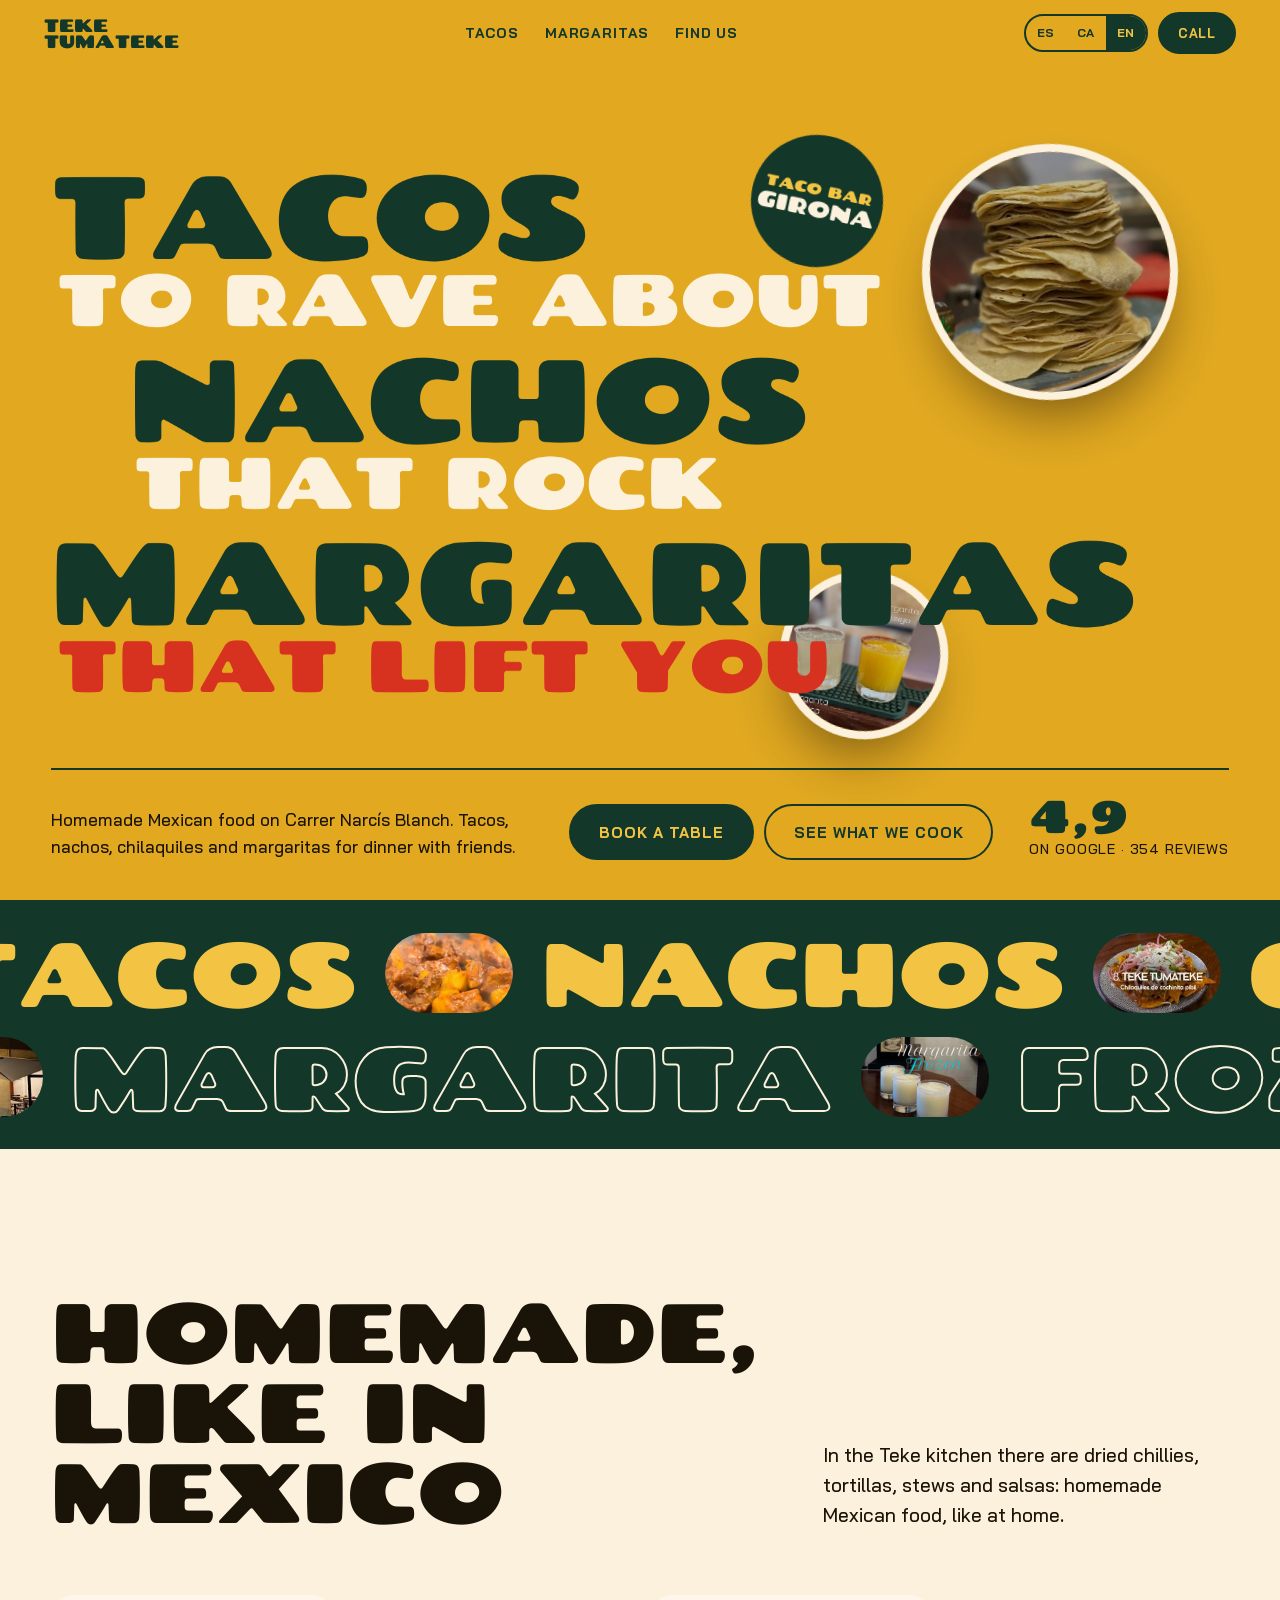
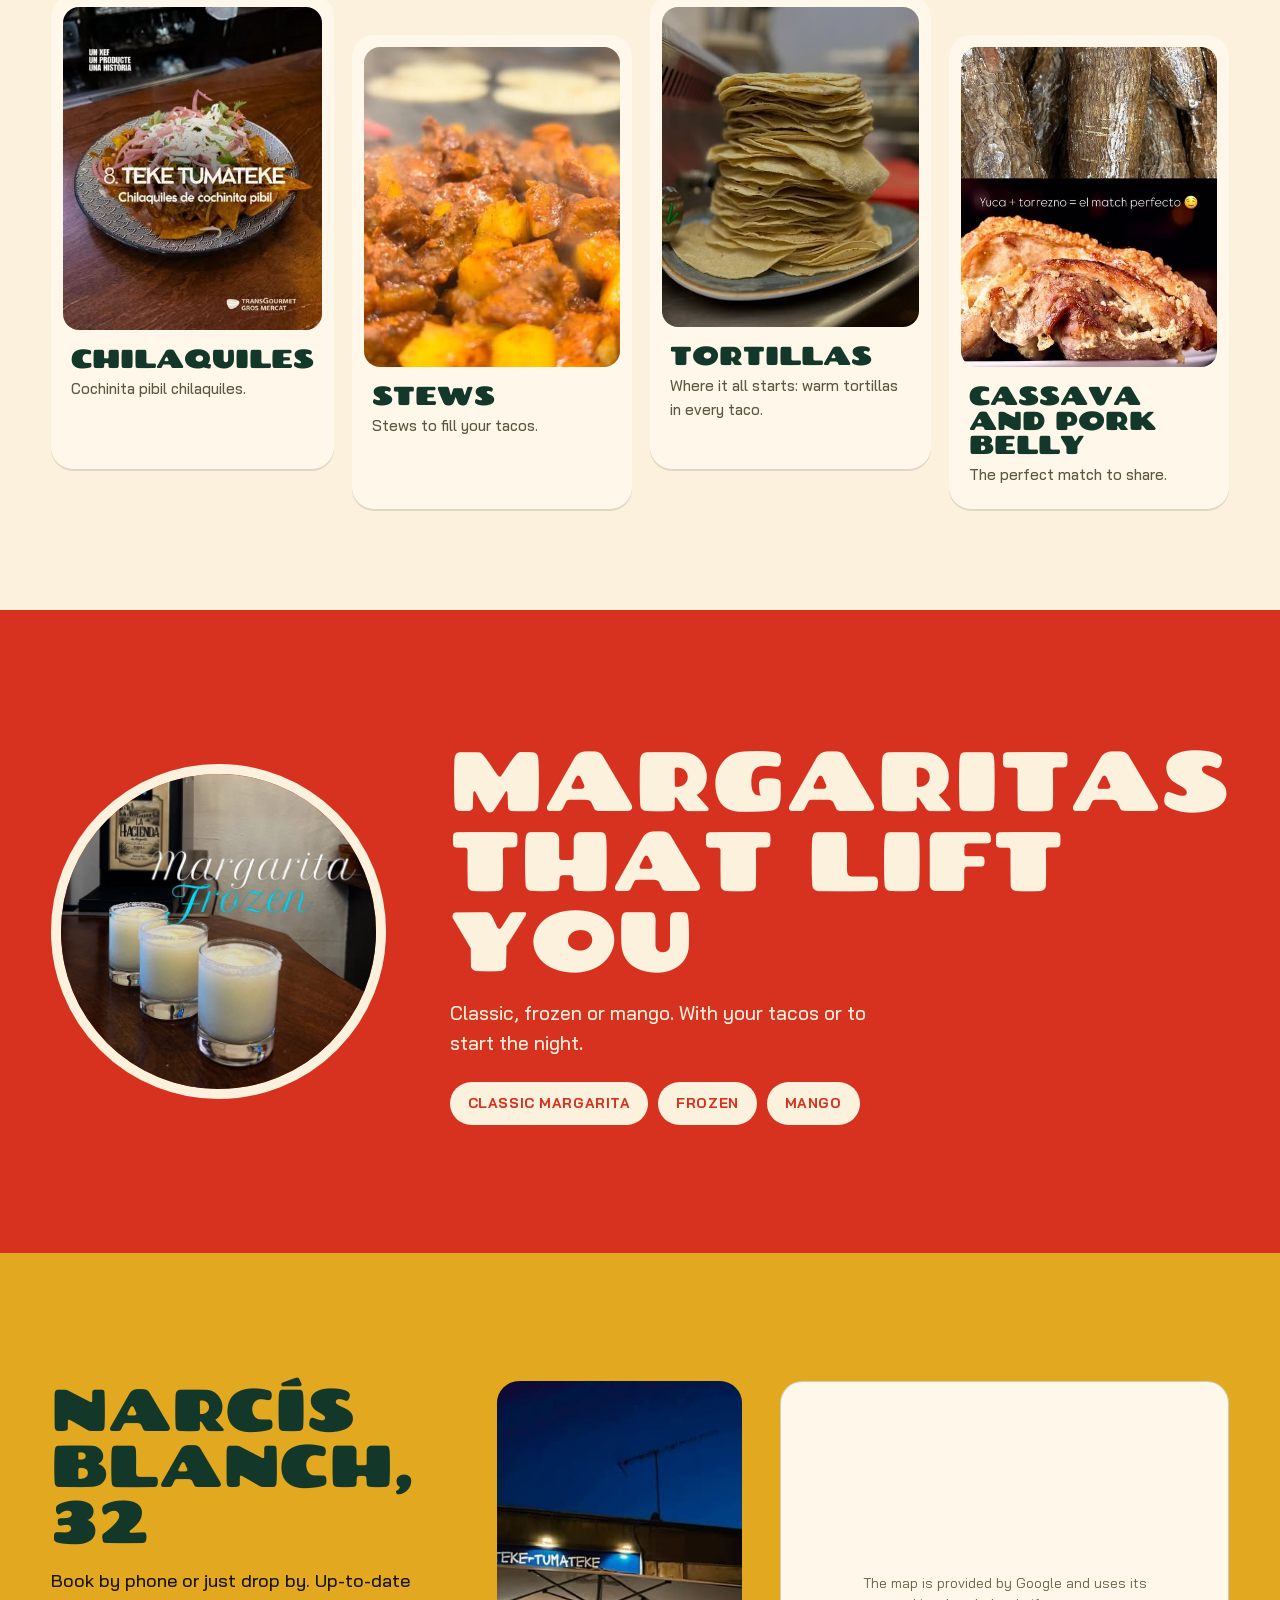
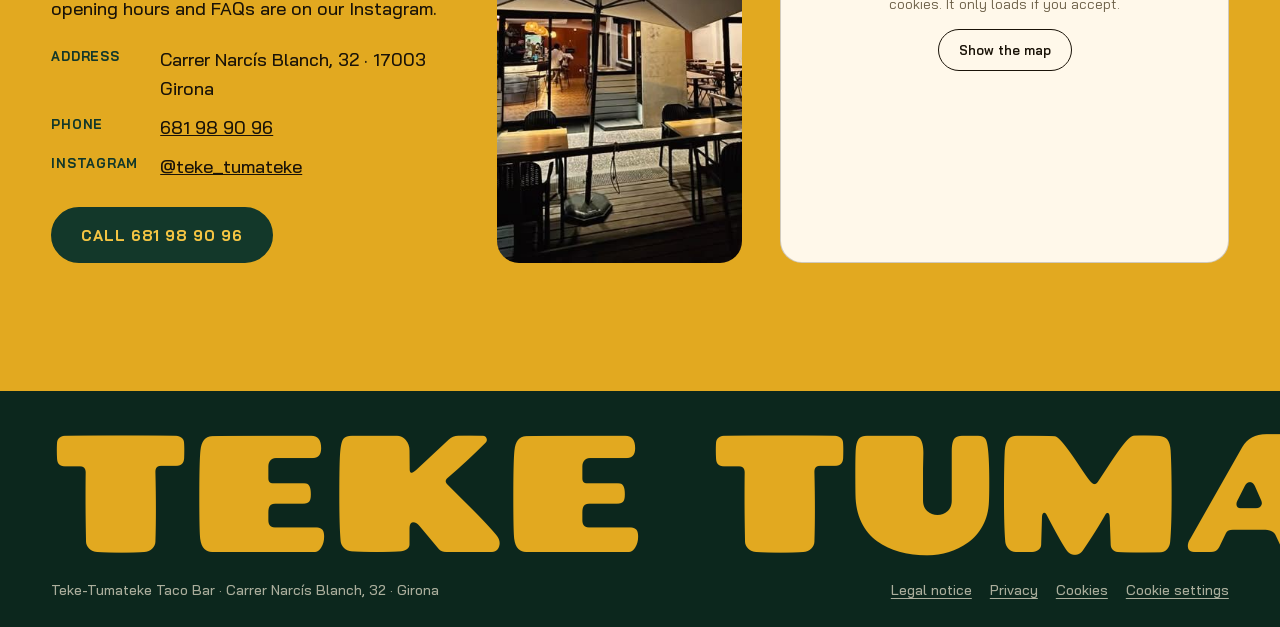
==== index.html @ cc8a1bbb "Web teke-tumateke-girona Co-Authored-By: Claude Opus 5.5 <noreply@anthropic.com>" ====
<!doctype html>
<html lang="es">
<head>
<meta charset="utf-8">
<meta name="viewport" content="width=device-width, initial-scale=1, viewport-fit=cover">
<title>Teke-Tumateke Taco Bar · Tacos, nachos y margaritas en Girona</title>
<meta name="description" content="Teke-Tumateke Taco Bar, Carrer Narcís Blanch 32, Girona. Comida mexicana casera: tacos, nachos, chilaquiles y margaritas. 4,9 en Google con 354 reseñas. Tel. 681 98 90 96.">
<meta name="theme-color" content="#e2a920">
<link rel="icon" href="assets/favicon.svg" type="image/svg+xml">
<link rel="alternate" hreflang="es" href="?lang=es"><link rel="alternate" hreflang="ca" href="?lang=ca"><link rel="alternate" hreflang="en" href="?lang=en">
<meta property="og:title" content="Teke-Tumateke Taco Bar · Girona">
<meta property="og:description" content="Tacos que flipas, nachos que rompen y margaritas que te suben.">
<meta property="og:image" content="assets/img/tortillas.jpg">
<script>document.documentElement.classList.add('js')</script>
<link rel="stylesheet" href="css/fonts.css">
<link rel="stylesheet" href="css/premium.css">
<link rel="stylesheet" href="css/style.css">
<link rel="stylesheet" href="css/legal.css">
<script type="application/ld+json">
{"@context":"https://schema.org","@type":"Restaurant","name":"Teke-Tumateke Taco Bar","servesCuisine":["Mexicana"],"telephone":"+34681989096","address":{"@type":"PostalAddress","streetAddress":"Carrer Narcís Blanch, 32","postalCode":"17003","addressLocality":"Girona","addressRegion":"Girona","addressCountry":"ES"},"aggregateRating":{"@type":"AggregateRating","ratingValue":"4.9","reviewCount":"354"},"sameAs":["https://www.instagram.com/teke_tumateke/"]}
</script>
</head>
<body class="grain">
<a class="skip" href="#main" data-i18n="skip">Saltar al contenido</a>

<header class="top">
  <a class="brand" href="#main" aria-label="Teke-Tumateke, inicio">Teke<br>Tumateke</a>
  <nav class="nav" aria-label="Principal">
    <a href="#tacos" data-i18n="n1">Tacos</a>
    <a href="#barra" data-i18n="n2">Margaritas</a>
    <a href="#visita" data-i18n="n3">Dónde estamos</a>
  </nav>
  <div class="top-r">
    <div class="langs" role="group" aria-label="Idioma"><button type="button" data-lang="es">ES</button><button type="button" data-lang="ca">CA</button><button type="button" data-lang="en">EN</button></div>
    <a class="btn btn-sm" href="tel:+34681989096" data-mag data-i18n="call">Llamar</a>
  </div>
</header>

<main id="main">
  <!-- PORTADA: sus tres eslóganes entran a golpe -->
  <section class="hero" id="hero" aria-labelledby="h1">
    <h1 id="h1" class="sr" data-i18n="h1">Teke-Tumateke Taco Bar: comida mexicana casera en Girona</h1>
    <div class="slogans" aria-hidden="true">
      <p class="sl sl1"><span class="sw" data-i18n="s1a">Tacos</span> <em data-i18n="s1b">que flipas</em></p>
      <p class="sl sl2"><span class="sw" data-i18n="s2a">Nachos</span> <em data-i18n="s2b">que rompen</em></p>
      <p class="sl sl3"><span class="sw" data-i18n="s3a">Margaritas</span> <em data-i18n="s3b">que te suben</em></p>
    </div>
    <figure class="sticker st1" aria-hidden="true"><img src="assets/img/tortillas.jpg" alt="" width="480" height="640"></figure>
    <figure class="sticker st2" aria-hidden="true"><img src="assets/img/margaritas.jpg" alt="" width="602" height="640"></figure>
    <p class="stamp" aria-hidden="true"><span>Taco bar</span><b>Girona</b></p>
    <div class="hero-foot">
      <p class="hero-p" data-hero data-d="1.1" data-i18n="hp">Comida mexicana casera en la calle Narcís Blanch. Tacos, nachos, chilaquiles y margaritas para cenar con amigos.</p>
      <div class="hero-cta" data-hero data-d="1.25">
        <a class="btn" href="tel:+34681989096" data-mag data-i18n="book">Reservar mesa</a>
        <a class="btn btn-line" href="#tacos" data-mag data-i18n="see">Ver qué hay</a>
      </div>
      <p class="hero-rate" data-hero data-d="1.35"><b>4,9</b> <span data-i18n="rate">en Google · 354 reseñas</span></p>
    </div>
  </section>

  <!-- CINTAS DE COMIDA que reaccionan a la velocidad del scroll -->
  <section class="tapes" aria-label="Lo que cocinamos" data-i18n-attr="aria-label:tapesL">
    <div class="tape tp1"><div class="tape-t"><span>Tacos</span><img src="assets/img/carne.jpg" alt="" width="360" height="640"><span>Nachos</span><img src="assets/img/chilaquiles.jpg" alt="" width="360" height="640"><span>Chilaquiles</span><img src="assets/img/tortillas.jpg" alt="" width="480" height="640"><span>Tortillas</span><img src="assets/img/chiles.jpg" alt="" width="361" height="640"></div></div>
    <div class="tape tp2"><div class="tape-t"><span>Margarita</span><img src="assets/img/margarita-frozen.jpg" alt="" width="640" height="640"><span>Frozen</span><img src="assets/img/margaritas.jpg" alt="" width="602" height="640"><span>Mango</span><img src="assets/img/yuca.jpg" alt="" width="483" height="640"><span>Fiestuki</span><img src="assets/img/terraza.jpg" alt="" width="360" height="640"></div></div>
  </section>

  <!-- LOS TACOS -->
  <section class="tacos" id="tacos" aria-labelledby="t-h">
    <div class="t-head">
      <h2 id="t-h" data-split data-i18n="th">Hecho en casa, como en México</h2>
      <p data-up data-i18n="tp">En la cocina del Teke hay chiles secos, tortillas, guisos y salsas: comida mexicana casera, como la de casa.</p>
    </div>
    <div class="cards">
      <article class="card" data-up><figure><img src="assets/img/chilaquiles.jpg" alt="Chilaquiles de cochinita pibil con cebolla morada" width="360" height="640" loading="lazy" data-i18n-attr="alt:c1a"></figure><h3>Chilaquiles</h3><p data-i18n="c1p">Chilaquiles de cochinita pibil.</p></article>
      <article class="card" data-up=".08"><figure><img src="assets/img/carne.jpg" alt="Carne guisada en salsa roja con verduras" width="360" height="640" loading="lazy" data-i18n-attr="alt:c2a"></figure><h3 data-i18n="c2h">Guisos</h3><p data-i18n="c2p">Guisos para rellenar tus tacos.</p></article>
      <article class="card" data-up=".16"><figure><img src="assets/img/tortillas.jpg" alt="Montaña de tortillas de maíz recién hechas" width="480" height="640" loading="lazy" data-i18n-attr="alt:c3a"></figure><h3>Tortillas</h3><p data-i18n="c3p">La base de todo: tortillas calentitas en cada taco.</p></article>
      <article class="card" data-up=".24"><figure><img src="assets/img/yuca.jpg" alt="Yuca frita con torrezno crujiente" width="483" height="640" loading="lazy" data-i18n-attr="alt:c4a"></figure><h3 data-i18n="c4h">Yuca y torrezno</h3><p data-i18n="c4p">El match perfecto para picar.</p></article>
    </div>
  </section>

  <!-- LA BARRA -->
  <section class="barra" id="barra" aria-labelledby="b-h">
    <figure class="b-img" data-img><img src="assets/img/margarita-frozen.jpg" alt="Tres margaritas frozen en vaso corto" width="640" height="640" loading="lazy" data-i18n-attr="alt:bA"></figure>
    <div class="b-txt">
      <h2 id="b-h" data-split data-i18n="bh">Margaritas que te suben</h2>
      <p data-up data-i18n="bp">Clásica, frozen o de mango. Para acompañar los tacos o para empezar la noche.</p>
      <ul class="pills" data-up=".1"><li data-i18n="m1">Margarita clásica</li><li>Frozen</li><li data-i18n="m3">Mango</li></ul>
    </div>
  </section>

  <!-- VISITA -->
  <section class="visita" id="visita" aria-labelledby="v-h">
    <div class="v-txt">
      <h2 id="v-h" data-split>Narcís Blanch, 32</h2>
      <p data-up data-i18n="vp">Reserva por teléfono o pásate. El horario actualizado y las preguntas frecuentes, en nuestro Instagram.</p>
      <dl>
        <dt data-i18n="d1">Dirección</dt><dd>Carrer Narcís Blanch, 32 · 17003 Girona</dd>
        <dt data-i18n="d2">Teléfono</dt><dd><a href="tel:+34681989096">681 98 90 96</a></dd>
        <dt>Instagram</dt><dd><a href="https://www.instagram.com/teke_tumateke/" target="_blank" rel="noopener">@teke_tumateke</a></dd>
      </dl>
      <a class="btn" href="tel:+34681989096" data-mag data-i18n="callFull">Llamar al 681 98 90 96</a>
    </div>
    <figure class="v-img" data-img><img src="assets/img/terraza.jpg" alt="La terraza del Teke-Tumateke de noche" width="360" height="640" loading="lazy" data-i18n-attr="alt:vA"></figure>
    <div class="cc-map v-map" data-src="https://www.google.com/maps?q=Teke-Tumateke+Taco+Bar,+Carrer+Narc%C3%ADs+Blanch+32,+17003+Girona&output=embed" data-title="Mapa: Teke-Tumateke"></div>
  </section>
</main>

<footer class="foot">
  <p class="foot-big" aria-hidden="true">Teke Tumateke</p>
  <div class="foot-row">
    <p>Teke-Tumateke Taco Bar · Carrer Narcís Blanch, 32 · Girona</p>
    <nav class="foot-links" aria-label="Información legal">
      <a href="aviso-legal.html" data-i18n="lg1">Aviso legal</a>
      <a href="privacidad.html" data-i18n="lg2">Privacidad</a>
      <a href="cookies.html" data-i18n="lg3">Cookies</a>
      <button type="button" data-cookies-open data-i18n="lg4">Configurar cookies</button>
    </nav>
  </div>
</footer>

<script src="js/lang.js"></script>
<script src="js/i18n.js" data-site="teke-tumateke-girona"></script>
<script src="js/consent.js" data-site="teke-tumateke-girona"></script>
<script src="js/vendor/gsap.min.js"></script>
<script src="js/vendor/ScrollTrigger.min.js"></script>
<script src="js/vendor/lenis.min.js"></script>
<script src="js/premium.js"></script>
<script src="js/main.js"></script>
</body>
</html>
---- css/fonts.css ----
/* Fuentes alojadas en la propia web (sin llamadas a Google) */
@font-face {
  font-family: 'Bai Jamjuree';
  font-style: normal;
  font-weight: 400;
  font-display: swap;
  src: url(../assets/fonts/bai-jamjuree-normal-400-latin-ext.woff2) format('woff2');
  unicode-range: U+0100-02BA, U+02BD-02C5, U+02C7-02CC, U+02CE-02D7, U+02DD-02FF, U+0304, U+0308, U+0329, U+1D00-1DBF, U+1E00-1E9F, U+1EF2-1EFF, U+2020, U+20A0-20AB, U+20AD-20C4, U+2113, U+2C60-2C7F, U+A720-A7FF;
}
@font-face {
  font-family: 'Bai Jamjuree';
  font-style: normal;
  font-weight: 400;
  font-display: swap;
  src: url(../assets/fonts/bai-jamjuree-normal-400-latin.woff2) format('woff2');
  unicode-range: U+0000-00FF, U+0131, U+0152-0153, U+02BB-02BC, U+02C6, U+02DA, U+02DC, U+0304, U+0308, U+0329, U+2000-206F, U+20AC, U+2122, U+2191, U+2193, U+2212, U+2215, U+FEFF, U+FFFD;
}
@font-face {
  font-family: 'Bai Jamjuree';
  font-style: normal;
  font-weight: 500;
  font-display: swap;
  src: url(../assets/fonts/bai-jamjuree-normal-500-latin-ext.woff2) format('woff2');
  unicode-range: U+0100-02BA, U+02BD-02C5, U+02C7-02CC, U+02CE-02D7, U+02DD-02FF, U+0304, U+0308, U+0329, U+1D00-1DBF, U+1E00-1E9F, U+1EF2-1EFF, U+2020, U+20A0-20AB, U+20AD-20C4, U+2113, U+2C60-2C7F, U+A720-A7FF;
}
@font-face {
  font-family: 'Bai Jamjuree';
  font-style: normal;
  font-weight: 500;
  font-display: swap;
  src: url(../assets/fonts/bai-jamjuree-normal-500-latin.woff2) format('woff2');
  unicode-range: U+0000-00FF, U+0131, U+0152-0153, U+02BB-02BC, U+02C6, U+02DA, U+02DC, U+0304, U+0308, U+0329, U+2000-206F, U+20AC, U+2122, U+2191, U+2193, U+2212, U+2215, U+FEFF, U+FFFD;
}
@font-face {
  font-family: 'Bai Jamjuree';
  font-style: normal;
  font-weight: 600;
  font-display: swap;
  src: url(../assets/fonts/bai-jamjuree-normal-600-latin-ext.woff2) format('woff2');
  unicode-range: U+0100-02BA, U+02BD-02C5, U+02C7-02CC, U+02CE-02D7, U+02DD-02FF, U+0304, U+0308, U+0329, U+1D00-1DBF, U+1E00-1E9F, U+1EF2-1EFF, U+2020, U+20A0-20AB, U+20AD-20C4, U+2113, U+2C60-2C7F, U+A720-A7FF;
}
@font-face {
  font-family: 'Bai Jamjuree';
  font-style: normal;
  font-weight: 600;
  font-display: swap;
  src: url(../assets/fonts/bai-jamjuree-normal-600-latin.woff2) format('woff2');
  unicode-range: U+0000-00FF, U+0131, U+0152-0153, U+02BB-02BC, U+02C6, U+02DA, U+02DC, U+0304, U+0308, U+0329, U+2000-206F, U+20AC, U+2122, U+2191, U+2193, U+2212, U+2215, U+FEFF, U+FFFD;
}
@font-face {
  font-family: 'Bai Jamjuree';
  font-style: normal;
  font-weight: 700;
  font-display: swap;
  src: url(../assets/fonts/bai-jamjuree-normal-700-latin-ext.woff2) format('woff2');
  unicode-range: U+0100-02BA, U+02BD-02C5, U+02C7-02CC, U+02CE-02D7, U+02DD-02FF, U+0304, U+0308, U+0329, U+1D00-1DBF, U+1E00-1E9F, U+1EF2-1EFF, U+2020, U+20A0-20AB, U+20AD-20C4, U+2113, U+2C60-2C7F, U+A720-A7FF;
}
@font-face {
  font-family: 'Bai Jamjuree';
  font-style: normal;
  font-weight: 700;
  font-display: swap;
  src: url(../assets/fonts/bai-jamjuree-normal-700-latin.woff2) format('woff2');
  unicode-range: U+0000-00FF, U+0131, U+0152-0153, U+02BB-02BC, U+02C6, U+02DA, U+02DC, U+0304, U+0308, U+0329, U+2000-206F, U+20AC, U+2122, U+2191, U+2193, U+2212, U+2215, U+FEFF, U+FFFD;
}
@font-face {
  font-family: 'Chango';
  font-style: normal;
  font-weight: 400;
  font-display: swap;
  src: url(../assets/fonts/chango-normal-400-latin-ext.woff2) format('woff2');
  unicode-range: U+0100-02BA, U+02BD-02C5, U+02C7-02CC, U+02CE-02D7, U+02DD-02FF, U+0304, U+0308, U+0329, U+1D00-1DBF, U+1E00-1E9F, U+1EF2-1EFF, U+2020, U+20A0-20AB, U+20AD-20C4, U+2113, U+2C60-2C7F, U+A720-A7FF;
}
@font-face {
  font-family: 'Chango';
  font-style: normal;
  font-weight: 400;
  font-display: swap;
  src: url(../assets/fonts/chango-normal-400-latin.woff2) format('woff2');
  unicode-range: U+0000-00FF, U+0131, U+0152-0153, U+02BB-02BC, U+02C6, U+02DA, U+02DC, U+0304, U+0308, U+0329, U+2000-206F, U+20AC, U+2122, U+2191, U+2193, U+2212, U+2215, U+FEFF, U+FFFD;
}
---- css/style.css ----
/* Teke-Tumateke · «A golpe de eslogan»: mostaza de su logo, sus tres frases entrando a lo grande y cintas de comida que corren con el scroll */
:root {
  --mus: #e2a920; --mus-2: #f3c443; --cactus: #13382a; --cactus-2: #0c271d; --cream: #fbf1dc; --chili: #d6321f; --ink: #1a1308; --line: #1a13081f;
  --f-d: "Chango", "Arial Black", sans-serif; --f-b: "Bai Jamjuree", system-ui, sans-serif;
  --ease: cubic-bezier(.2, 1.3, .3, 1); --r: 22px;
  --c-bg: var(--cream); --c-card: #fff8ea; --c-ink: var(--ink); --c-mute: #6b5e46; --c-line: #1a130833; --c-acc: var(--cactus); --c-acc-ink: var(--mus-2);
}
*, *::before, *::after { box-sizing: border-box; }
html { -webkit-text-size-adjust: 100%; }
body { margin: 0; background: var(--cream); color: var(--ink); font: 500 18px/1.6 var(--f-b); -webkit-font-smoothing: antialiased; overflow-x: hidden; --grain: .07; }
img { display: block; max-width: 100%; height: auto; }
a { color: inherit; }
::selection { background: var(--cactus); color: var(--mus-2); }
:focus-visible { outline: 3px solid var(--chili); outline-offset: 3px; }
.skip { position: absolute; left: 12px; top: -60px; z-index: 100; padding: 10px 16px; background: var(--cactus); color: var(--mus-2); }
.skip:focus { top: 12px; }
.sr { position: absolute; width: 1px; height: 1px; overflow: hidden; clip: rect(0 0 0 0); white-space: nowrap; }
h1, h2, h3 { margin: 0; font-family: var(--f-d); font-weight: 400; line-height: .95; text-transform: uppercase; }
h2 { font-size: clamp(42px, 6.6vw, 110px); }
.btn { display: inline-flex; align-items: center; justify-content: center; min-height: 56px; padding: 0 28px; background: var(--cactus); color: var(--mus-2); text-decoration: none; font: 700 15px/1 var(--f-b); letter-spacing: .06em; text-transform: uppercase; border: 2px solid var(--cactus); border-radius: 999px; }
.btn-line { background: transparent; color: var(--cactus); }
.btn-sm { min-height: 42px; padding: 0 18px; font-size: 13px; }
@media (hover: hover) and (pointer: fine) { .btn { transition: background .25s, color .25s, rotate .4s var(--ease); } .btn:hover { background: var(--chili); border-color: var(--chili); color: #fff; rotate: -3deg; } }

/* ---------- cabecera ---------- */
.top { position: fixed; z-index: 50; inset: 0 0 auto; display: flex; align-items: center; justify-content: space-between; gap: 16px; padding: 12px clamp(16px, 4vw, 44px); transition: background .4s, translate .6s cubic-bezier(.16,1,.3,1); }
.top.solid { background: #e2a920f0; box-shadow: 0 2px 0 var(--cactus); }
.top.hide { translate: 0 -110%; }
.brand { font: 400 18px/.9 var(--f-d); text-transform: uppercase; text-decoration: none; color: var(--cactus); }
.nav { display: flex; gap: 26px; font-weight: 700; text-transform: uppercase; font-size: 14px; letter-spacing: .06em; color: var(--cactus); }
.nav a { text-decoration: none; }
.top-r { display: flex; align-items: center; gap: 10px; }
.langs { display: flex; border: 2px solid var(--cactus); border-radius: 999px; overflow: hidden; }
.langs button { min-width: 40px; min-height: 34px; border: 0; background: none; color: var(--cactus); font: 700 12px/1 var(--f-b); }
.langs button[aria-pressed="true"] { background: var(--cactus); color: var(--mus-2); }
@media (max-width: 860px) { .nav { display: none; } }
@media (max-width: 460px) { .top-r .btn-sm { display: none; } }

/* ---------- portada ---------- */
.hero { position: relative; min-height: 100svh; overflow: hidden; background: var(--mus); padding: 110px clamp(16px, 4vw, 56px) 40px; display: grid; grid-template-rows: 1fr auto; isolation: isolate; }
.slogans { align-self: center; position: relative; z-index: 2; }
.sl { margin: 0; font: 400 min(9.2vw, 13svh)/.86 var(--f-d); text-transform: uppercase; color: var(--cactus); }
.sl em { display: block; width: fit-content; margin: .02em 0 .22em .08em; font-size: .62em; line-height: .9; font-style: normal; color: var(--cream); -webkit-text-stroke: 0; }
.sl2 { padding-left: 6vw; }
.sl .sw { display: inline-block; }
.sl3 em { color: var(--chili); }
.sl .sw, .sl em { will-change: transform; }
.sticker { position: absolute; z-index: 1; margin: 0; width: clamp(150px, 20vw, 300px); aspect-ratio: 1; border-radius: 50%; overflow: hidden; border: 8px solid var(--cream); box-shadow: 0 30px 60px -20px #1a130899; }
.sticker img { width: 100%; height: 100%; object-fit: cover; }
.st1 { right: 8%; top: 16%; }
.st2 { right: 26%; bottom: 18%; width: clamp(110px, 13vw, 200px); }
.stamp { position: absolute; z-index: 3; right: 31%; top: 15%; width: 132px; aspect-ratio: 1; margin: 0; display: grid; place-content: center; text-align: center; border-radius: 50%; background: var(--cactus); color: var(--mus-2); font: 400 15px/1.1 var(--f-d); text-transform: uppercase; rotate: 12deg; }
.stamp b { font-weight: 400; font-size: 22px; color: var(--cream); }
.hero-foot { position: relative; z-index: 2; display: grid; grid-template-columns: 1.2fr auto auto; gap: 18px 36px; align-items: end; padding-top: 22px; border-top: 2px solid var(--cactus); }
.hero-p { margin: 0; max-width: 48ch; font-size: 17px; color: var(--ink); }
.hero-cta { display: flex; flex-wrap: wrap; gap: 10px; }
.hero-rate { margin: 0; font-size: 14px; text-transform: uppercase; letter-spacing: .06em; }
.hero-rate b { display: block; font: 400 46px/1 var(--f-d); color: var(--cactus); }
@media (max-width: 900px) { .hero-foot { grid-template-columns: 1fr; } .st1 { top: 96px; bottom: auto; right: 16px; width: 124px; border-width: 6px; } .st2 { display: none; } .stamp { top: 100px; right: 156px; width: 92px; font-size: 12px; } .stamp b { font-size: 16px; } }

/* ---------- cintas ---------- */
.tapes { background: var(--cactus); padding: 28px 0; overflow: hidden; display: grid; gap: 14px; }
.tape { overflow: hidden; white-space: nowrap; }
.tape-t { display: inline-flex; align-items: center; gap: 28px; will-change: transform; }
.tape span { font: 400 clamp(46px, 7vw, 110px)/1 var(--f-d); text-transform: uppercase; color: var(--mus-2); }
.tp2 span { color: transparent; -webkit-text-stroke: 2px var(--cream); }
.tape img { width: clamp(90px, 10vw, 150px); aspect-ratio: 1.6; object-fit: cover; border-radius: 999px; flex: none; }

/* ---------- los tacos ---------- */
.tacos { padding: clamp(80px, 11vw, 160px) clamp(16px, 4vw, 56px); }
.t-head { display: grid; grid-template-columns: 1.3fr 1fr; gap: 24px clamp(28px, 5vw, 80px); align-items: end; margin-bottom: clamp(36px, 5vw, 64px); }
.t-head p { margin: 0; max-width: 40ch; font-size: 19px; }
.cards { display: grid; grid-template-columns: repeat(4, 1fr); gap: 18px; }
.card { background: #fff8ea; border-radius: var(--r); padding: 12px 12px 22px; box-shadow: 0 2px 0 var(--line); }
.card:nth-child(even) { translate: 0 40px; }
.card figure { margin: 0 0 16px; aspect-ratio: 4 / 5; border-radius: 16px; overflow: hidden; }
.card img { width: 100%; height: 100%; object-fit: cover; transition: scale .8s cubic-bezier(.16,1,.3,1); }
.card h3 { font-size: 26px; padding: 0 8px; color: var(--cactus); }
.card p { margin: 6px 0 0; padding: 0 8px; font-size: 15px; color: #5e5440; }
@media (hover: hover) and (pointer: fine) { .card:hover img { scale: 1.08; } }
@media (max-width: 960px) { .cards { grid-template-columns: 1fr 1fr; } .t-head { grid-template-columns: 1fr; } }
@media (max-width: 560px) { h2 { font-size: 9.4vw; } .cards { grid-template-columns: 1fr; } .card:nth-child(even) { translate: none; } .card figure { aspect-ratio: 4 / 3; } }

/* ---------- la barra ---------- */
.barra { display: grid; grid-template-columns: 1fr 1fr; gap: clamp(28px, 5vw, 80px); align-items: center; padding: clamp(80px, 10vw, 150px) clamp(16px, 4vw, 56px); background: var(--chili); color: var(--cream); }
.b-img { margin: 0; aspect-ratio: 1; border-radius: 50%; overflow: hidden; border: 10px solid var(--cream); }
.b-img img { width: 100%; height: 100%; object-fit: cover; }
.b-txt h2 { margin-bottom: 18px; color: var(--cream); }
.b-txt p { max-width: 38ch; font-size: 19px; }
.pills { list-style: none; display: flex; flex-wrap: wrap; gap: 10px; padding: 0; margin: 24px 0 0; }
.pills li { padding: 10px 18px; border-radius: 999px; background: var(--cream); color: var(--chili); font-weight: 700; text-transform: uppercase; font-size: 14px; letter-spacing: .04em; }
@media (max-width: 860px) { .barra { grid-template-columns: 1fr; } .b-img { max-width: 360px; } }

/* ---------- visita ---------- */
.visita { display: grid; grid-template-columns: 1fr .6fr 1.1fr; gap: clamp(20px, 3vw, 48px); align-items: stretch; padding: clamp(80px, 10vw, 140px) clamp(16px, 4vw, 56px); background: var(--mus); }
.v-txt h2 { font-size: clamp(38px, 4.6vw, 72px); margin-bottom: 18px; color: var(--cactus); }
.v-txt > p { max-width: 40ch; }
.visita dl { display: grid; grid-template-columns: auto 1fr; gap: 10px 22px; margin: 22px 0 26px; }
.visita dt { font-weight: 700; text-transform: uppercase; font-size: 13px; letter-spacing: .06em; color: var(--cactus); }
.visita dd { margin: 0; }
.v-img { margin: 0; border-radius: var(--r); overflow: hidden; }
.v-img img { width: 100%; height: 100%; object-fit: cover; }
.v-map { min-height: 380px; border-radius: var(--r); }
@media (max-width: 960px) { .visita { grid-template-columns: 1fr 1fr; } .v-txt { grid-column: 1 / -1; } }

.foot { padding: 26px clamp(16px, 4vw, 56px); background: var(--cactus-2); color: #fbf1dcaa; overflow: hidden; }
.foot-big { margin: 0 0 20px; font: 400 clamp(60px, 13vw, 210px)/.85 var(--f-d); text-transform: uppercase; color: var(--mus); white-space: nowrap; }
.foot-row { display: flex; flex-wrap: wrap; justify-content: space-between; gap: 12px 24px; font-size: 14px; }
.foot-row p { margin: 0; }
.foot-links { display: flex; flex-wrap: wrap; gap: 18px; }
.foot-links a, .foot-links button { color: inherit; font: inherit; background: none; border: 0; padding: 0; cursor: pointer; text-decoration: underline; text-underline-offset: 3px; }
---- css/legal.css ----
/* Común a todas las webs del lote: aviso de cookies, panel, mapa con consentimiento y páginas legales.
   Usa las variables de cada web: --c-bg --c-card --c-ink --c-mute --c-line --c-acc --c-acc-ink --f-d --f-b --r */

/* ---------- aviso de cookies ---------- */
.ck { position: fixed; z-index: 9000; left: 16px; bottom: 16px; width: min(440px, calc(100vw - 32px)); padding: 20px 20px 18px; background: var(--c-card); color: var(--c-ink); border: 1px solid var(--c-line); border-radius: var(--r, 14px); box-shadow: 0 24px 60px -20px rgba(0,0,0,.45); font: 400 14px/1.5 var(--f-b); opacity: 0; translate: 0 24px; transition: opacity .45s cubic-bezier(.2,.8,.2,1), translate .55s cubic-bezier(.2,.8,.2,1); pointer-events: none; }
.ck.show { opacity: 1; translate: 0 0; pointer-events: auto; }
.ck-h { margin: 0 0 6px; font: 600 16px/1.3 var(--f-b); }
.ck-p { margin: 0 0 14px; color: var(--c-mute); }
.ck-p a, .ck-more a { color: inherit; text-decoration: underline; text-underline-offset: 3px; }
.ck-btns { display: flex; flex-wrap: wrap; gap: 8px; }
.ck-b { flex: 1 1 auto; min-height: 42px; padding: 0 14px; border: 1px solid var(--c-line); border-radius: 999px; background: transparent; color: var(--c-ink); font: 600 13px/1 var(--f-b); }
.ck-b.ck-main { background: var(--c-acc); border-color: var(--c-acc); color: var(--c-acc-ink); }
.ck-b:focus-visible, .ck-x:focus-visible, .cc-map-btn:focus-visible { outline: 2px solid var(--c-acc); outline-offset: 2px; }
@media (hover: hover) and (pointer: fine) { .ck-b { transition: background .25s, border-color .25s; } .ck-b:hover { border-color: var(--c-ink); } .ck-b.ck-main:hover { filter: brightness(1.08); } }

.ck-dlg { width: min(520px, calc(100vw - 32px)); padding: 0; border: 1px solid var(--c-line); border-radius: var(--r, 14px); background: var(--c-card); color: var(--c-ink); font: 400 14px/1.5 var(--f-b); }
.ck-dlg::backdrop { background: rgba(0,0,0,.55); backdrop-filter: blur(3px); }
.ck-in { padding: 22px; display: grid; gap: 14px; }
.ck-top { display: flex; align-items: center; justify-content: space-between; gap: 12px; }
.ck-ph { margin: 0; font: 600 18px/1.2 var(--f-b); }
.ck-x { width: 40px; height: 40px; border: 1px solid var(--c-line); border-radius: 50%; background: none; color: inherit; font-size: 22px; line-height: 1; }
.ck-row { display: flex; gap: 16px; align-items: center; justify-content: space-between; padding: 14px 0; border-top: 1px solid var(--c-line); }
.ck-row b { display: block; margin-bottom: 2px; }
.ck-row p { margin: 0; color: var(--c-mute); font-size: 13px; }
.ck-fixed { flex: none; font-size: 12px; color: var(--c-mute); }
.ck-sw { position: relative; flex: none; width: 46px; height: 26px; }
.ck-sw input { position: absolute; inset: 0; opacity: 0; margin: 0; }
.ck-sw i { position: absolute; inset: 0; border-radius: 99px; background: var(--c-line); transition: background .25s; }
.ck-sw i::after { content: ""; position: absolute; top: 3px; left: 3px; width: 20px; height: 20px; border-radius: 50%; background: var(--c-card); box-shadow: 0 1px 3px rgba(0,0,0,.3); transition: translate .25s cubic-bezier(.3,.7,.2,1); }
.ck-sw input:checked + i { background: var(--c-acc); }
.ck-sw input:checked + i::after { translate: 20px 0; }
.ck-sw input:focus-visible + i { outline: 2px solid var(--c-acc); outline-offset: 2px; }
.ck-more { margin: 0; font-size: 13px; color: var(--c-mute); }

/* ---------- mapa con consentimiento ---------- */
.cc-map { position: relative; overflow: hidden; border-radius: var(--r, 14px); background: var(--c-card); border: 1px solid var(--c-line); min-height: 280px; }
.cc-map iframe { position: absolute; inset: 0; width: 100%; height: 100%; border: 0; }
.cc-map-ph { position: absolute; inset: 0; display: grid; place-content: center; gap: 14px; padding: 24px; text-align: center; color: var(--c-mute); font: 400 14px/1.5 var(--f-b); }
.cc-map-ph p { margin: 0; max-width: 32ch; }
.cc-map-btn { justify-self: center; min-height: 42px; padding: 0 20px; border-radius: 999px; border: 1px solid var(--c-ink); background: none; color: var(--c-ink); font: 600 13px/1 var(--f-b); }

/* ---------- páginas legales ---------- */
.legal-page { background: var(--c-bg); color: var(--c-ink); font: 400 16px/1.7 var(--f-b); margin: 0; }
.legal-top { display: flex; align-items: center; justify-content: space-between; gap: 16px; padding: 20px clamp(16px, 5vw, 56px); border-bottom: 1px solid var(--c-line); }
.legal-brand { font: 400 22px/1 var(--f-d); color: inherit; text-decoration: none; }
.legal-back { display: inline-flex; align-items: center; gap: 8px; min-height: 42px; padding: 0 16px; border: 1px solid var(--c-line); border-radius: 999px; color: inherit; text-decoration: none; font-size: 14px; }
.legal { max-width: 760px; margin: 0 auto; padding: clamp(40px, 8vw, 90px) 16px 80px; }
.legal h1 { margin: 0 0 8px; font: 400 clamp(36px, 7vw, 64px)/1.05 var(--f-d); }
.legal h2 { margin: 44px 0 10px; font: 600 20px/1.3 var(--f-b); }
.legal .upd { color: var(--c-mute); font-size: 14px; margin: 0 0 28px; }
.legal a { color: inherit; text-underline-offset: 3px; }
.legal dl { display: grid; grid-template-columns: minmax(120px, 30%) 1fr; gap: 8px 18px; margin: 16px 0; padding: 18px; border: 1px solid var(--c-line); border-radius: var(--r, 14px); background: var(--c-card); }
.legal dt { color: var(--c-mute); }
.legal dd { margin: 0; }
.legal mark { background: #ffe36e; color: #1a1a1a; padding: 0 4px; border-radius: 3px; }
.legal table { width: 100%; border-collapse: collapse; margin: 16px 0; font-size: 14px; }
.legal th, .legal td { text-align: left; vertical-align: top; padding: 10px 8px; border-bottom: 1px solid var(--c-line); }
.legal-btn { display: inline-flex; align-items: center; min-height: 44px; padding: 0 20px; border-radius: 999px; border: 1px solid var(--c-ink); background: none; color: var(--c-ink); font: 600 14px/1 var(--f-b); margin: 6px 0 12px; }
.legal-foot { padding: 28px clamp(16px, 5vw, 56px); border-top: 1px solid var(--c-line); display: flex; flex-wrap: wrap; gap: 12px 24px; align-items: center; justify-content: space-between; font-size: 13px; color: var(--c-mute); }
.legal-links { display: flex; flex-wrap: wrap; gap: 6px 18px; }
.legal-links a, .legal-links button { color: inherit; background: none; border: 0; padding: 0; font: inherit; text-decoration: underline; text-underline-offset: 3px; }
@media (max-width: 560px) { .legal dl { grid-template-columns: 1fr; gap: 2px; } .legal dd { margin-bottom: 10px; } .legal table { display: block; overflow-x: auto; } }
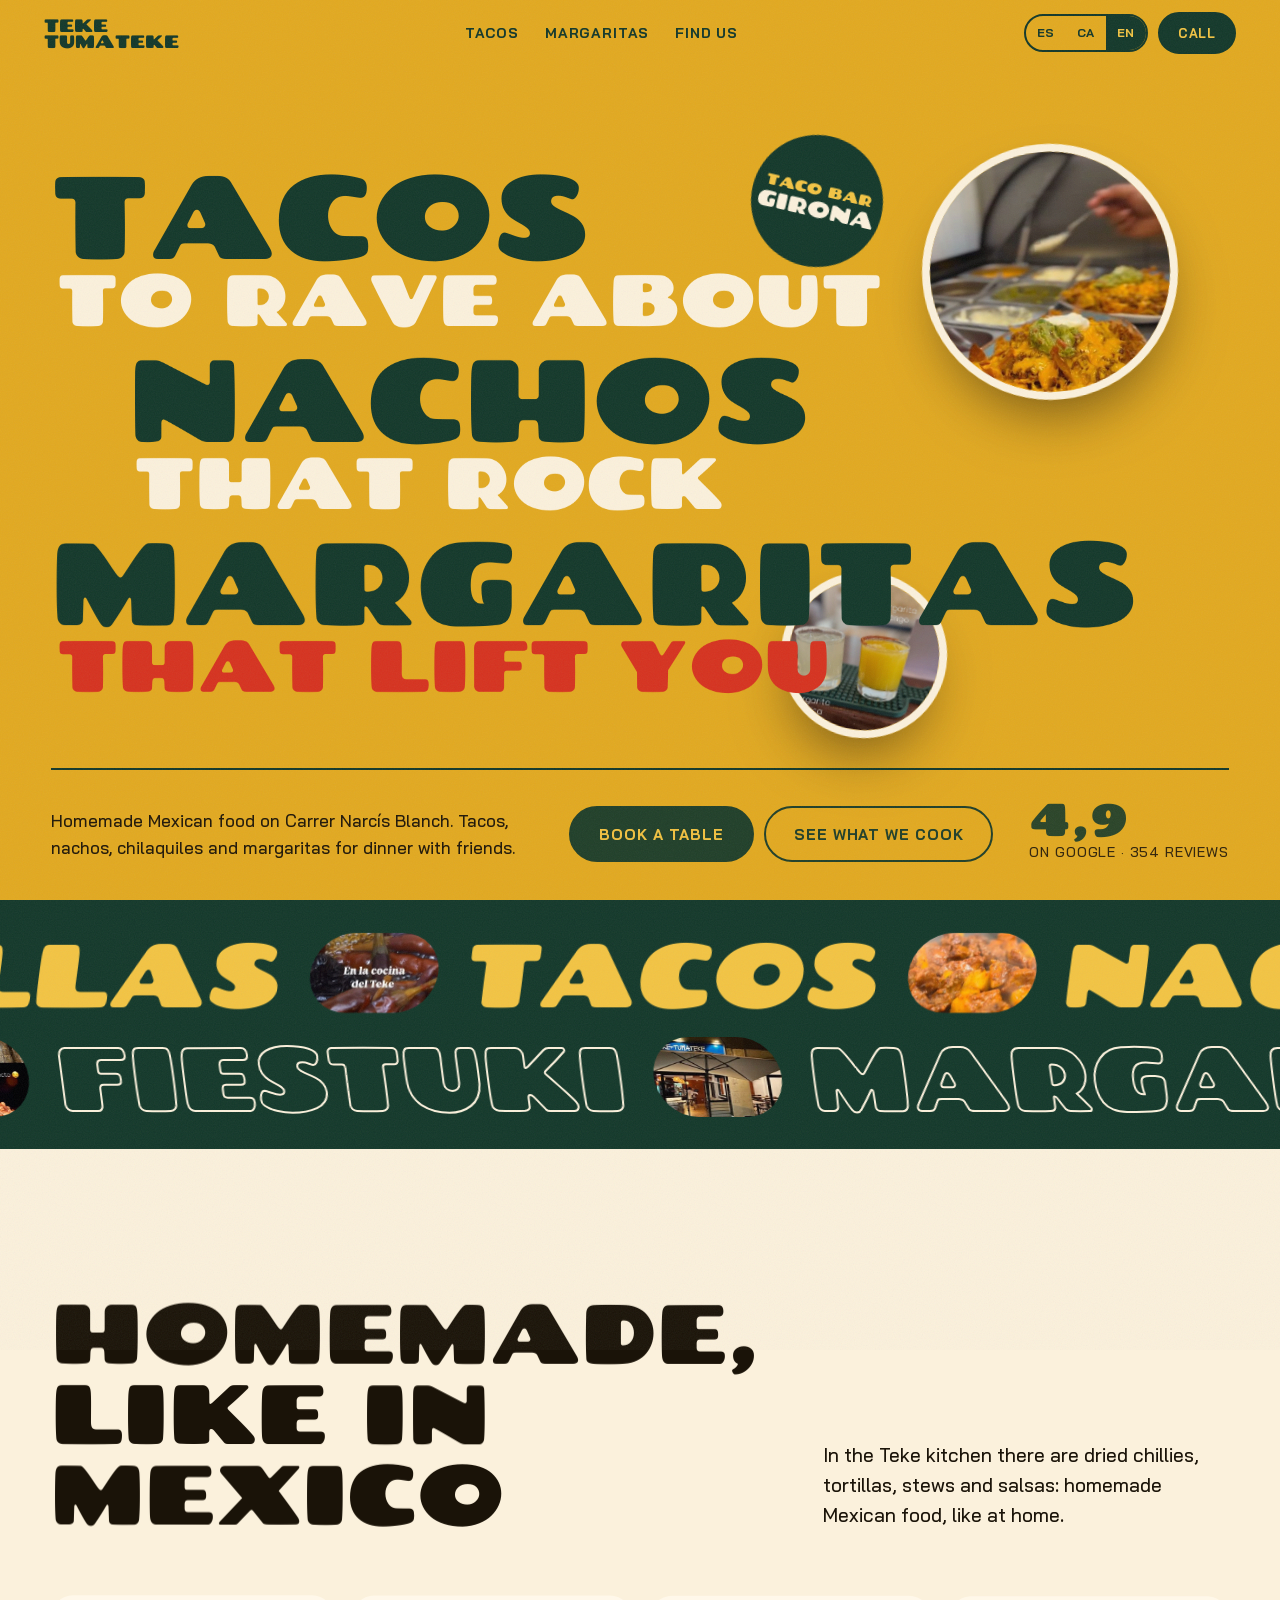
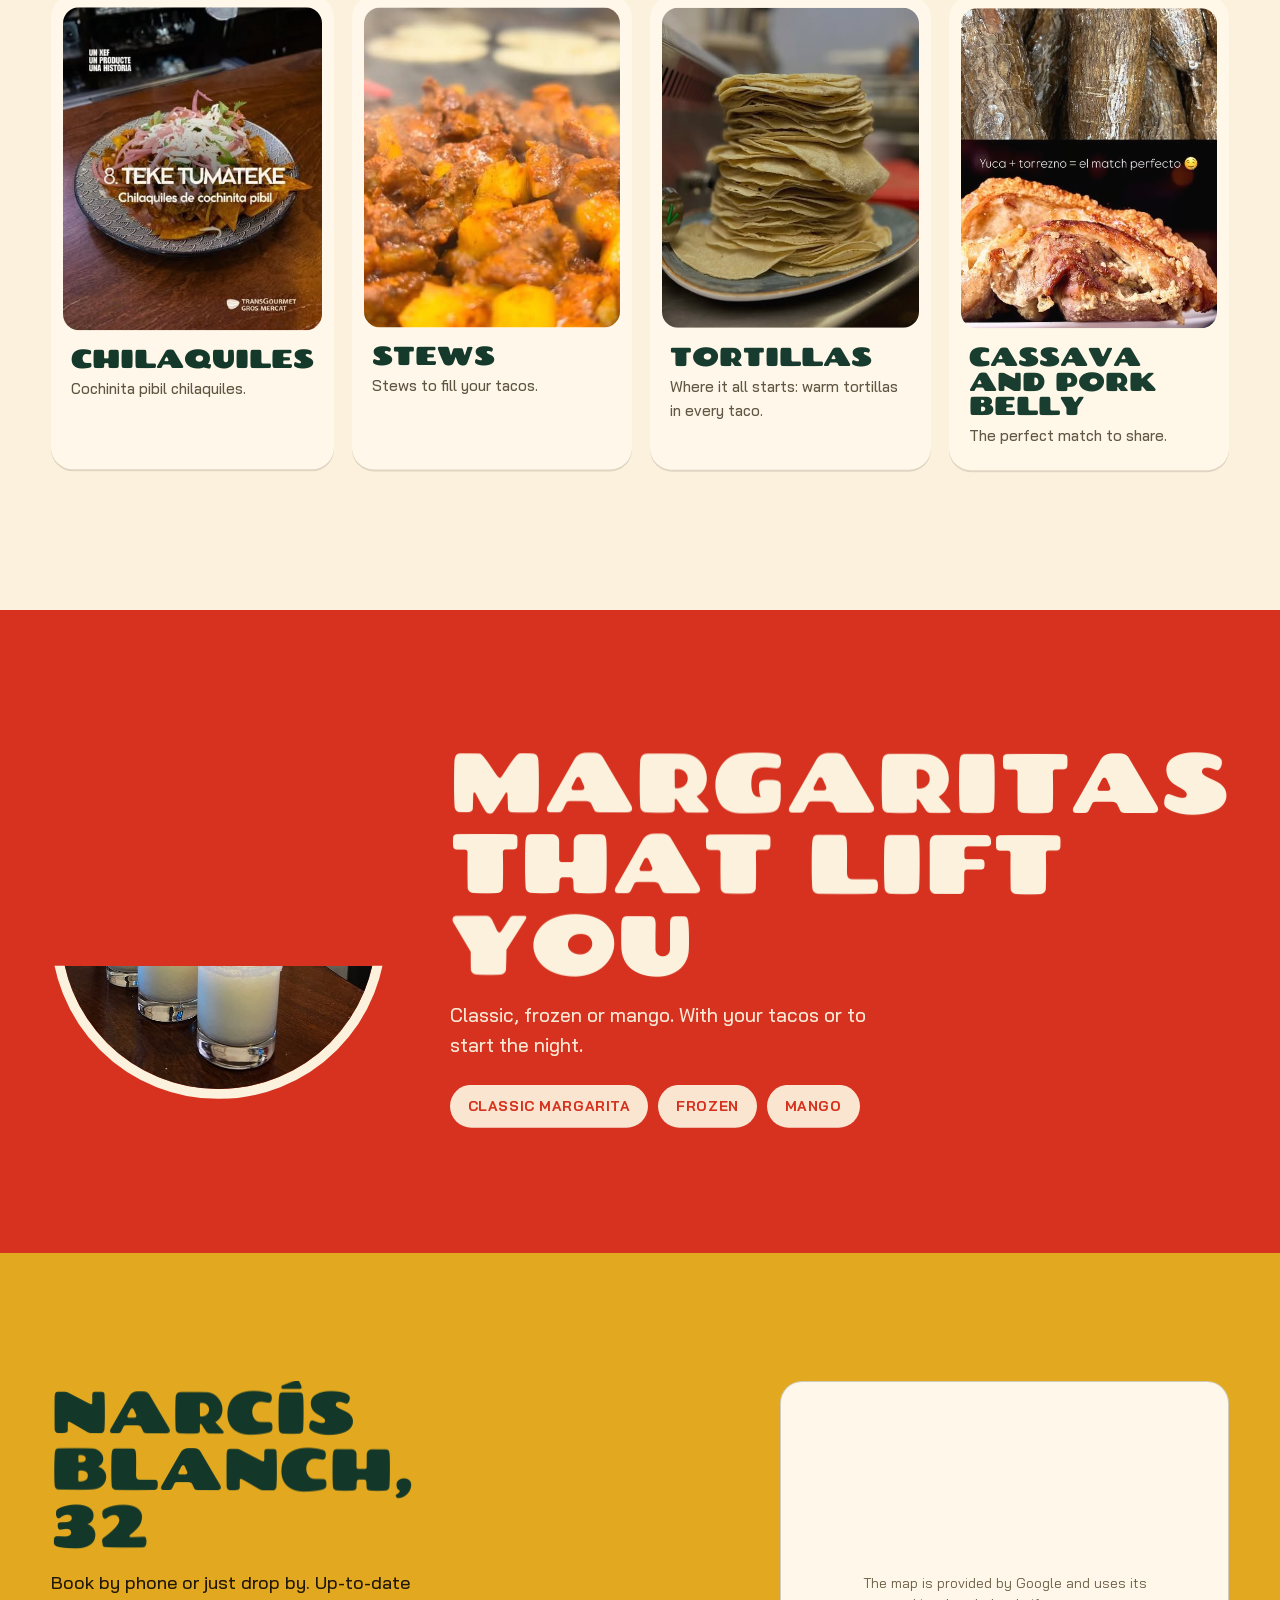
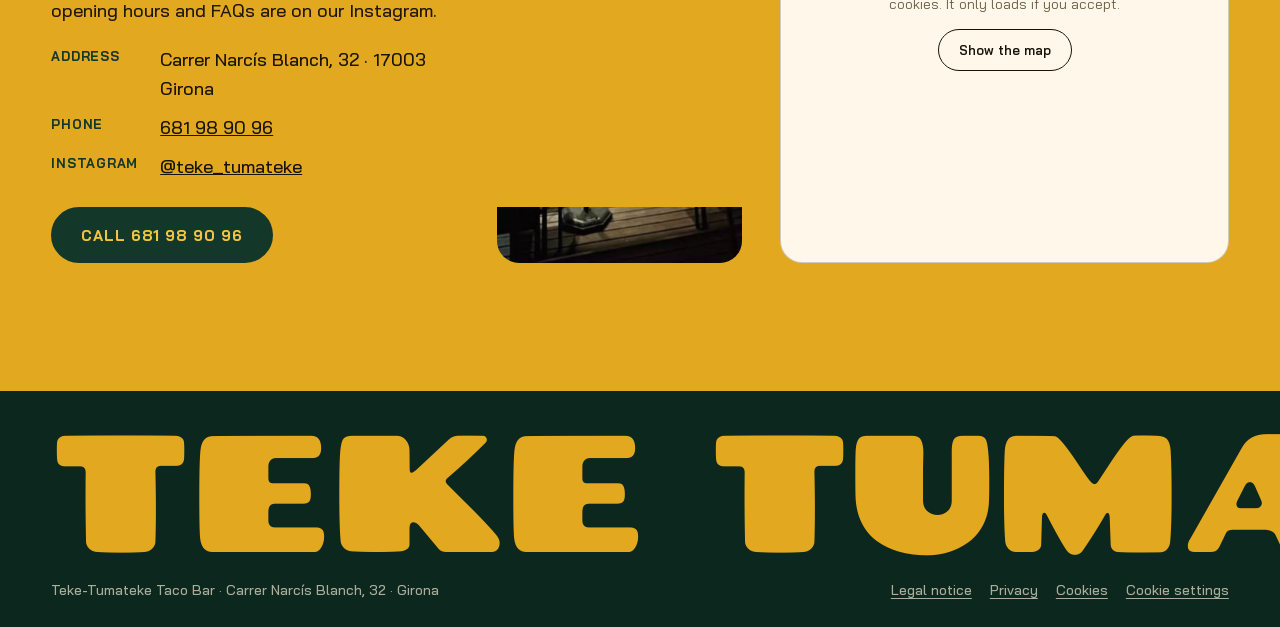
==== commit bfbc53ee: "Rediseño premium: teke-tumateke-girona Co-Authored-By: Claude Opus 5.5 <noreply@anthropic.com>" ====
--- a/index.html
+++ b/index.html
@@ -45,7 +45,7 @@
       <p class="sl sl2"><span class="sw" data-i18n="s2a">Nachos</span> <em data-i18n="s2b">que rompen</em></p>
       <p class="sl sl3"><span class="sw" data-i18n="s3a">Margaritas</span> <em data-i18n="s3b">que te suben</em></p>
     </div>
-    <figure class="sticker st1" aria-hidden="true"><img src="assets/img/tortillas.jpg" alt="" width="480" height="640"></figure>
+    <figure class="sticker st1" aria-hidden="true"><video data-video autoplay muted loop playsinline preload="auto" poster="assets/img/nachos-poster.jpg"><source src="assets/video/nachos.mp4" type="video/mp4"></video></figure>
     <figure class="sticker st2" aria-hidden="true"><img src="assets/img/margaritas.jpg" alt="" width="602" height="640"></figure>
     <p class="stamp" aria-hidden="true"><span>Taco bar</span><b>Girona</b></p>
     <div class="hero-foot">
--- a/css/premium.css
+++ b/css/premium.css
@@ -0,0 +1,26 @@
+/* Kit premium común (lote Girona 2): máscaras de palabras, grano de película, marquesinas y Lenis */
+html.lenis, html.lenis body { height: auto; }
+.lenis.lenis-smooth { scroll-behavior: auto !important; }
+.lenis.lenis-stopped { overflow: hidden; }
+.js:not(.ready) [data-hero], .js:not(.ready) [data-split] { visibility: hidden; }
+.w { display: inline-block; overflow: hidden; vertical-align: top; padding: 0 .02em .1em; margin: 0 -.02em -.1em; }
+.w-i { display: inline-block; will-change: transform; }
+[data-img] { overflow: hidden; }
+[data-img] img, [data-img] video { transform-origin: 50% 50%; }
+[data-mag] { transition: translate .5s cubic-bezier(.2, .9, .3, 1.2); }
+/* grano de película sobre toda la web */
+.grain::after { content: ""; position: fixed; inset: -50%; z-index: 300; pointer-events: none; opacity: var(--grain, .06);
+  background: url("data:image/svg+xml,%3Csvg xmlns='http://www.w3.org/2000/svg' width='220' height='220'%3E%3Cfilter id='n'%3E%3CfeTurbulence type='fractalNoise' baseFrequency='.85' numOctaves='3' stitchTiles='stitch'/%3E%3C/filter%3E%3Crect width='220' height='220' filter='url(%23n)'/%3E%3C/svg%3E");
+  animation: grain 1.2s steps(6) infinite; }
+@keyframes grain { 0% { translate: 0 0; } 20% { translate: -4% 3%; } 40% { translate: 3% -5%; } 60% { translate: -6% -2%; } 80% { translate: 5% 4%; } 100% { translate: 0 0; } }
+/* marquesina infinita */
+.mq { overflow: hidden; white-space: nowrap; }
+.mq-t { display: inline-flex; animation: mq var(--mq, 30s) linear infinite; }
+.mq-t > * { flex: none; }
+@keyframes mq { to { transform: translateX(-50%); } }
+@media (prefers-reduced-motion: reduce) { .grain::after, .mq-t { animation: none; } }
+/* cursor de anillo (body[data-cursor]) */
+.cur { position: fixed; left: 0; top: 0; z-index: 400; width: 36px; height: 36px; margin: -18px 0 0 -18px; border: 1px solid #fff; border-radius: 50%; pointer-events: none; opacity: 0; mix-blend-mode: difference; transition: width .4s cubic-bezier(.16,1,.3,1), height .4s cubic-bezier(.16,1,.3,1), margin .4s cubic-bezier(.16,1,.3,1), opacity .3s, background .4s; }
+.cur.on { opacity: 1; }
+.cur.big { width: 74px; height: 74px; margin: -37px 0 0 -37px; background: #ffffff1f; }
+video[data-video] { display: block; width: 100%; height: 100%; object-fit: cover; }
--- a/css/style.css
+++ b/css/style.css
@@ -46,7 +46,7 @@
 .sl3 em { color: var(--chili); }
 .sl .sw, .sl em { will-change: transform; }
 .sticker { position: absolute; z-index: 1; margin: 0; width: clamp(150px, 20vw, 300px); aspect-ratio: 1; border-radius: 50%; overflow: hidden; border: 8px solid var(--cream); box-shadow: 0 30px 60px -20px #1a130899; }
-.sticker img { width: 100%; height: 100%; object-fit: cover; }
+.sticker img, .sticker video { width: 100%; height: 100%; object-fit: cover; }
 .st1 { right: 8%; top: 16%; }
 .st2 { right: 26%; bottom: 18%; width: clamp(110px, 13vw, 200px); }
 .stamp { position: absolute; z-index: 3; right: 31%; top: 15%; width: 132px; aspect-ratio: 1; margin: 0; display: grid; place-content: center; text-align: center; border-radius: 50%; background: var(--cactus); color: var(--mus-2); font: 400 15px/1.1 var(--f-d); text-transform: uppercase; rotate: 12deg; }
